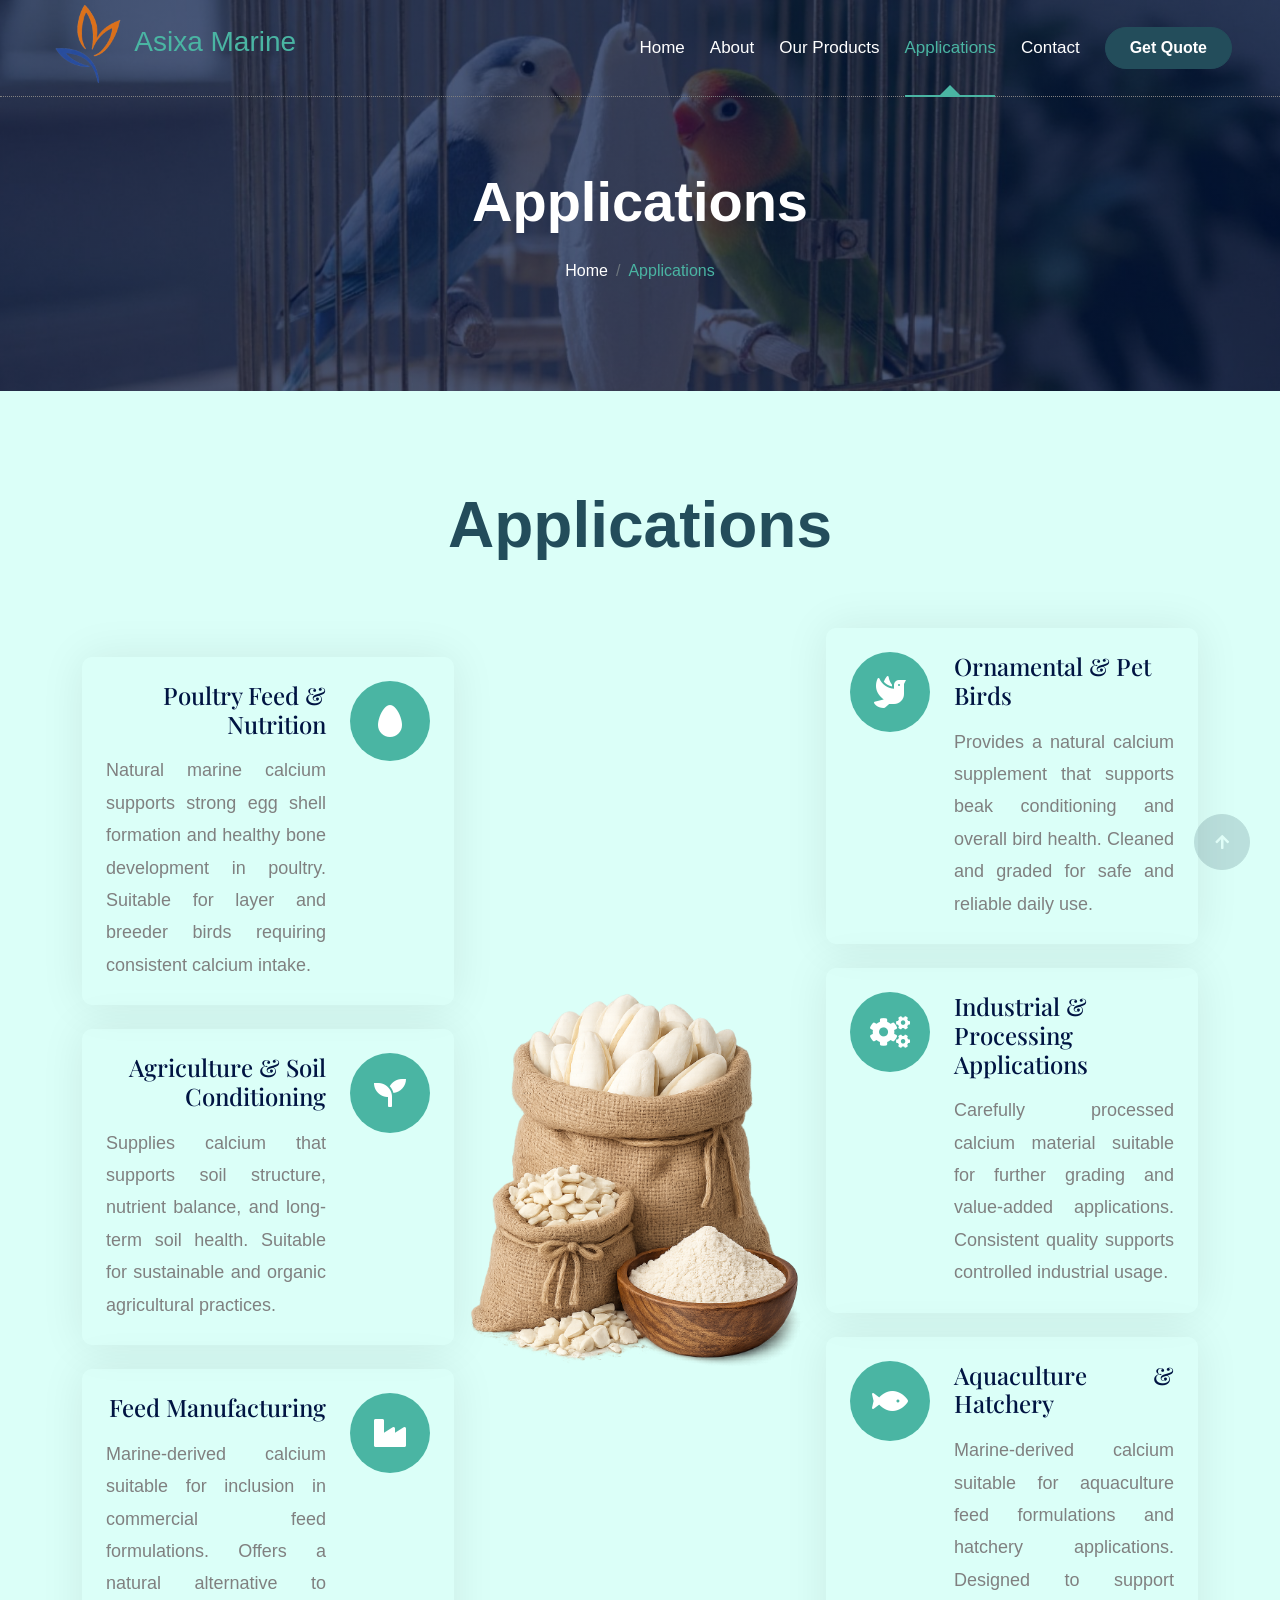
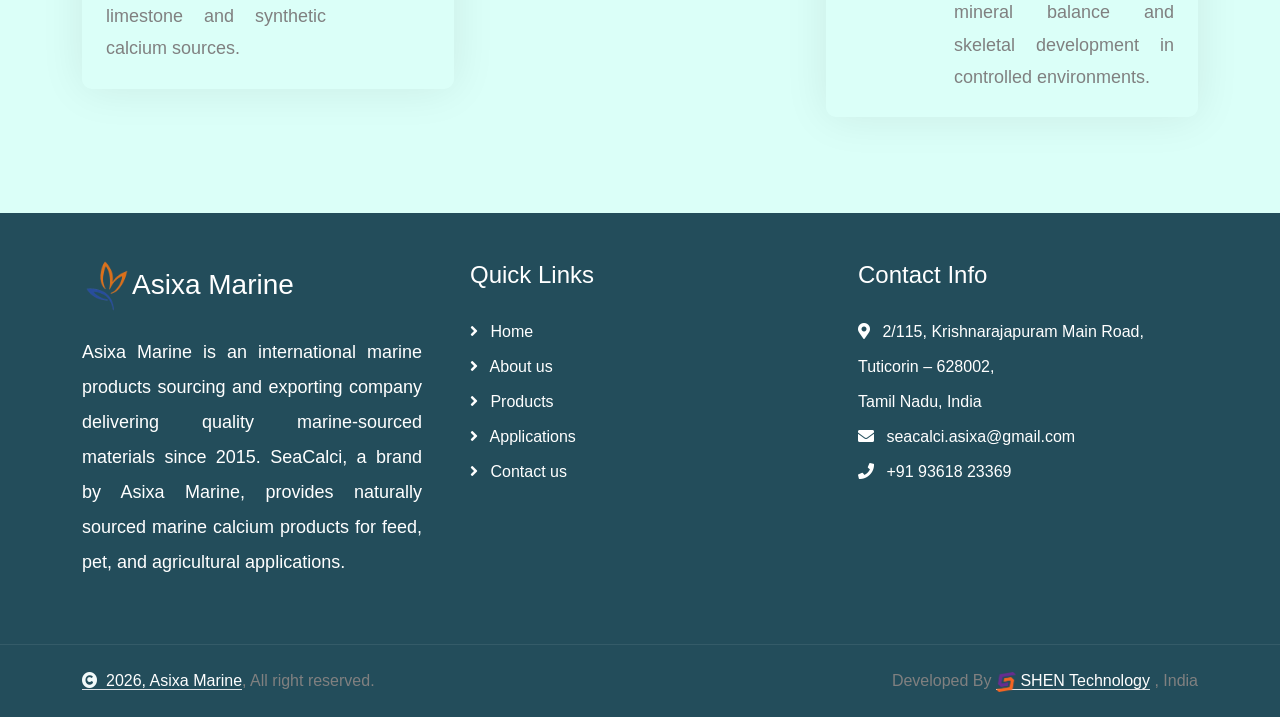
==== application.html @ 530ec01f "Add files via upload" ====
<!doctype html>
<html lang="en">

<head>
  <meta charset="utf-8" />
  <title>Asixa Marine</title>
  <meta content="width=device-width, initial-scale=1.0" name="viewport" />
  <meta content="" name="keywords" />
  <meta content="" name="description" />

  <!-- Google Web Fonts -->
  <link rel="preconnect" href="https://fonts.googleapis.com" />
  <link rel="preconnect" href="https://fonts.gstatic.com" crossorigin />
  <link
    href="https://fonts.googleapis.com/css2?family=Open+Sans:ital,wdth,wght@0,75..100,300..800;1,75..100,300..800&family=Playfair+Display:ital,wght@0,400..900;1,400..900&display=swap"
    rel="stylesheet" />

  <!-- Icon Font Stylesheet -->
  <link rel="stylesheet" href="https://use.fontawesome.com/releases/v5.15.4/css/all.css" />
  <link href="https://cdn.jsdelivr.net/npm/bootstrap-icons@1.4.1/font/bootstrap-icons.css" rel="stylesheet" />
  <link rel="icon" href="./img/AsixaMarine_favicon.png" type="image/png" />

  <!-- Libraries Stylesheet -->
  <link href="lib/animate/animate.min.css" rel="stylesheet" />
  <link href="lib/owlcarousel/assets/owl.carousel.min.css" rel="stylesheet" />

  <!-- Customized Bootstrap Stylesheet -->
  <link href="css/bootstrap.min.css" rel="stylesheet" />

  <!-- Template Stylesheet -->
  <link href="css/style.css" rel="stylesheet" />
  <style>
    .mb-0 {
      text-align: justify;
    }

    .bg-breadcrumb {
      background:
        linear-gradient(rgba(0, 20, 66, 0.7), rgba(0, 20, 66, 0.7)),
        url(./img/breadcrumb-3.jpg);
    }
  </style>
</head>

<body>
  <!-- Spinner Start -->
  <div id="spinner"
    class="show bg-white position-fixed translate-middle w-100 vh-100 top-50 start-50 d-flex align-items-center justify-content-center">
    <div class="spinner-border text-primary" style="width: 3rem; height: 3rem" role="status">
      <span class="sr-only">Loading...</span>
    </div>
  </div>
  <!-- Spinner End -->

  <!-- Navbar & Hero Start -->
  <div class="container-fluid position-relative p-0">
    <nav class="navbar navbar-expand-lg navbar-light px-4 px-lg-5 py-3 py-lg-0">
      <a href="index.html" class="navbar-brand p-0">
        <h3 class="text-primary">
          <img src="img/Asixa-logo.png" alt="Logo" />
          Asixa Marine
        </h3>
      </a>
      <button class="navbar-toggler" type="button" data-bs-toggle="collapse" data-bs-target="#navbarCollapse">
        <span class="fa fa-bars"></span>
      </button>
      <div class="collapse navbar-collapse" id="navbarCollapse">
        <div class="navbar-nav ms-auto py-0">
          <a href="index.html" class="nav-item nav-link">Home</a>
          <a href="about.html" class="nav-item nav-link">About</a>
          <a href="products.html" class="nav-item nav-link">Our Products</a>
          <a href="application.html" class="nav-item nav-link active">Applications</a>
          <a href="contact.html" class="nav-item nav-link">Contact</a>
        </div>
        <a href="contact.html" class="btn btn-primary rounded-pill d-inline-flex flex-shrink-0 py-2 px-4">Get Quote</a>
      </div>
    </nav>

    <!-- Header Start -->
    <div class="container-fluid bg-breadcrumb">
      <div class="container text-center py-5" style="max-width: 900px">
        <h4 class="text-white display-4 mb-4 wow fadeInDown" data-wow-delay="0.1s">
          Applications
        </h4>
        <ol class="breadcrumb d-flex justify-content-center mb-0 wow fadeInDown" data-wow-delay="0.3s">
          <li class="breadcrumb-item"><a href="index.html">Home</a></li>
          <li class="breadcrumb-item active text-primary">Applications</li>
        </ol>
      </div>
    </div>
    <!-- Header End -->
  </div>
  <!-- Navbar & Hero End -->

  <!-- Service Start -->
  <div class="container-fluid service bg-about overflow-hidden py-5">
    <div class="container py-5">
      <div class="text-center mx-auto pb-5 wow fadeInUp" data-wow-delay="0.2s" style="max-width: 800px">
        <h1 class="display-3 text-capitalize mb-3">Applications</h1>
      </div>
      <div class="row gx-0 gy-4 align-items-center">
        <div class="col-lg-6 col-xl-4 wow fadeInLeft" data-wow-delay="0.2s">
          <div class="service-item rounded p-4 mb-4">
            <div class="row">
              <div class="col-12">
                <div class="d-flex">
                  <div class="service-content text-end">
                    <a href="#" class="h4 d-inline-block mb-3">Poultry Feed & Nutrition</a>
                    <p class="mb-0">
                      Natural marine calcium supports strong egg shell
                      formation and healthy bone development in poultry.
                      Suitable for layer and breeder birds requiring
                      consistent calcium intake.
                    </p>
                  </div>
                  <div class="ps-4">
                    <div class="service-btn">
                      <i class="fas fa-egg text-white fa-2x"></i>
                    </div>
                  </div>
                </div>
              </div>
            </div>
          </div>
          <div class="service-item rounded p-4 mb-4">
            <div class="row">
              <div class="col-12">
                <div class="d-flex">
                  <div class="service-content text-end">
                    <a href="#" class="h4 d-inline-block mb-3">Agriculture & Soil Conditioning</a>
                    <p class="mb-0">
                      Supplies calcium that supports soil structure, nutrient
                      balance, and long-term soil health. Suitable for
                      sustainable and organic agricultural practices.
                    </p>
                  </div>
                  <div class="ps-4">
                    <div class="service-btn">
                      <i class="fas fa-seedling text-white fa-2x"></i>
                    </div>
                  </div>
                </div>
              </div>
            </div>
          </div>
          <div class="service-item rounded p-4 mb-0">
            <div class="row">
              <div class="col-12">
                <div class="d-flex">
                  <div class="service-content text-end">
                    <a href="#" class="h4 d-inline-block mb-3">Feed Manufacturing</a>
                    <p class="mb-0">
                      Marine-derived calcium suitable for inclusion in
                      commercial feed formulations. Offers a natural
                      alternative to limestone and synthetic calcium sources.
                    </p>
                  </div>
                  <div class="ps-4">
                    <div class="service-btn">
                      <i class="fas fa-industry text-white fa-2x"></i>
                    </div>
                  </div>
                </div>
              </div>
            </div>
          </div>
        </div>
        <div class="col-lg-6 col-xl-4 wow fadeInUp" data-wow-delay="0.3s">
          <div class="bg-transparent">
            <img src="img/cuttle_product.png" class="img-fluid w-100" alt="" />
          </div>
        </div>
        <div class="col-lg-6 col-xl-4 wow fadeInRight" data-wow-delay="0.2s">
          <div class="service-item rounded p-4 mb-4">
            <div class="row">
              <div class="col-12">
                <div class="d-flex">
                  <div class="pe-4">
                    <div class="service-btn">
                      <i class="fas fa-dove text-white fa-2x"></i>
                    </div>
                  </div>
                  <div class="service-content">
                    <a href="#" class="h4 d-inline-block mb-3">Ornamental & Pet Birds</a>
                    <p class="mb-0">
                      Provides a natural calcium supplement that supports beak
                      conditioning and overall bird health. Cleaned and graded
                      for safe and reliable daily use.
                    </p>
                  </div>
                </div>
              </div>
            </div>
          </div>
          <div class="service-item rounded p-4 mb-4">
            <div class="row">
              <div class="col-12">
                <div class="d-flex">
                  <div class="pe-4">
                    <div class="service-btn">
                      <i class="fas fa-cogs text-white fa-2x"></i>
                    </div>
                  </div>
                  <div class="service-content">
                    <a href="#" class="h4 d-inline-block mb-3">Industrial & Processing Applications</a>
                    <p class="mb-0">
                      Carefully processed calcium material suitable for
                      further grading and value-added applications. Consistent
                      quality supports controlled industrial usage.
                    </p>
                  </div>
                </div>
              </div>
            </div>
          </div>
          <div class="service-item rounded p-4 mb-0">
            <div class="row">
              <div class="col-12">
                <div class="d-flex">
                  <div class="pe-4">
                    <div class="service-btn">
                      <i class="fas fa-fish text-white fa-2x"></i>
                    </div>
                  </div>
                  <div class="service-content">
                    <a href="#" class="h4 d-inline-block mb-3">Aquaculture & Hatchery</a>
                    <p class="mb-0">
                      Marine-derived calcium suitable for aquaculture feed
                      formulations and hatchery applications. Designed to
                      support mineral balance and skeletal development in
                      controlled environments.
                    </p>
                  </div>
                </div>
              </div>
            </div>
          </div>
        </div>
      </div>
    </div>
  </div>
  <!-- Service End -->

  <!-- Footer Start -->
  <div class="container-fluid footer py-5 wow fadeIn" data-wow-delay="0.2s">
    <div class="container py-5">
      <div class="row g-5">
        <div class="col-md-6 col-lg-6 col-xl-4">
          <div class="footer-item d-flex flex-column">
            <div class="footer-item">
              <h3 class="text-white mb-4">
                <a href="index.html" style="text-decoration: none; color: inherit;">
                  <img src="img/Asixa-logo.png" alt="Logo" width="50" height="50" />Asixa Marine
                </a>
              </h3>
              <p class="mb-3" style="text-align: justify">
                Asixa Marine is an international marine products sourcing and
                exporting company delivering quality marine-sourced materials
                since 2015. SeaCalci, a brand by Asixa Marine, provides
                naturally sourced marine calcium products for feed, pet, and
                agricultural applications.
              </p>
            </div>
          </div>
        </div>
        <div class="col-md-6 col-lg-6 col-xl-4">
          <div class="footer-item d-flex flex-column">
            <h4 class="text-white mb-4">Quick Links</h4>
            <a href="index.html"><i class="fas fa-angle-right me-2"></i> Home</a>
            <a href="about.html"><i class="fas fa-angle-right me-2"></i> About us</a>
            <a href="products.html"><i class="fas fa-angle-right me-2"></i> Products</a>
            <a href="application.html"><i class="fas fa-angle-right me-2"></i> Applications</a>
            <a href="contact.html"><i class="fas fa-angle-right me-2"></i> Contact us</a>
          </div>
        </div>
        <div class="col-md-6 col-lg-6 col-xl-4">
          <div class="footer-item d-flex flex-column">
            <h4 class="text-white mb-4">Contact Info</h4>
            <a href="#"><i class="fa fa-map-marker-alt me-2"></i> 2/115,
              Krishnarajapuram Main Road, <br />Tuticorin – 628002,
              <br />Tamil Nadu, India</a>
            <a href="mailto:seacalci.asixa@gmail.com"><i class="fas fa-envelope me-2"></i>
              seacalci.asixa@gmail.com</a>
            <a href="tel:+91 93618 23369"><i class="fas fa-phone me-2"></i> +91 93618 23369</a>
          </div>
        </div>
      </div>
    </div>
  </div>
  <!-- Footer End -->

  <!-- Copyright Start -->
  <div class="container-fluid copyright py-4">
    <div class="container">
      <div class="row g-4 align-items-center">
        <div class="col-md-6 text-center text-md-start mb-md-0">
          <span class="text-body"><a href="#" class="border-bottom text-white"><i
                class="fas fa-copyright text-light me-2"></i>2026, Asixa
              Marine</a>, All right reserved.</span>
        </div>
        <div class="col-md-6 text-center text-md-end text-body">
          Developed By
          <a class="border-bottom text-white" href="https://shentechnology.com/"><img
              src="./img/SHEN-Technology-logo.png" width="20" height="20" />
            SHEN Technology</a>
          , India
        </div>
      </div>
    </div>
  </div>
  <!-- Copyright End -->

  <!-- Back to Top -->
  <a href="#" class="btn btn-secondary btn-lg-square rounded-circle back-to-top"><i class="fa fa-arrow-up"></i></a>

  <!-- JavaScript Libraries -->
  <script src="https://ajax.googleapis.com/ajax/libs/jquery/3.6.4/jquery.min.js"></script>
  <script src="https://cdn.jsdelivr.net/npm/bootstrap@5.0.0/dist/js/bootstrap.bundle.min.js"></script>
  <script src="lib/wow/wow.min.js"></script>
  <script src="lib/easing/easing.min.js"></script>
  <script src="lib/waypoints/waypoints.min.js"></script>
  <script src="lib/counterup/counterup.min.js"></script>
  <script src="lib/owlcarousel/owl.carousel.min.js"></script>

  <!-- Template Javascript -->
  <script src="js/main.js"></script>
</body>

</html>
---- css/style.css ----
:root {
  --bs-primary: #4ab5a3;
  --bs-secondary: #234d5b;
  --bs-dark: #234d5b;
}

body {
  font-family: "Poppins", sans-serif;
}

p {
  font-size: 18px;
  line-height: 1.8;
  text-align: justify;
  margin-bottom: 1.5rem;
}

/* Center align introductory paragraphs in section headers */
.text-center p,
.mx-auto p {
  text-align: center;
}

h1,
h2,
h3,
h4,
h5,
h6,
.display-1,
.display-2,
.display-3,
.display-4,
.display-5,
.display-6 {
  font-family: "League Spartan", sans-serif;
  color: var(--bs-secondary);
}

/*** Spinner Start ***/
/*** Spinner ***/
#spinner {
  opacity: 0;
  visibility: hidden;
  transition:
    opacity 0.5s ease-out,
    visibility 0s linear 0.5s;
  z-index: 99999;
}

#spinner.show {
  transition:
    opacity 0.5s ease-out,
    visibility 0s linear 0s;
  visibility: visible;
  opacity: 1;
}

/*** Spinner End ***/

.back-to-top {
  position: fixed;
  right: 30px;
  bottom: 30px;
  transition: 0.5s;
  z-index: 99;
}

/*** Button Start ***/
.btn {
  font-weight: 600;
  transition: 0.5s;
}

.btn-square {
  width: 32px;
  height: 32px;
}

.btn-sm-square {
  width: 34px;
  height: 34px;
}

.btn-md-square {
  width: 44px;
  height: 44px;
}

.btn-lg-square {
  width: 56px;
  height: 56px;
}

.btn-xl-square {
  width: 66px;
  height: 66px;
}

.btn-square,
.btn-sm-square,
.btn-md-square,
.btn-lg-square,
.btn-xl-square {
  padding: 0;
  display: flex;
  align-items: center;
  justify-content: center;
  font-weight: normal;
}

.btn.btn-primary {
  color: var(--bs-white);
  background: var(--bs-secondary);
  border: 1px solid var(--bs-secondary);
  border-radius: 0;
}

.btn.btn-primary:hover {
  background: var(--bs-primary);
  border: 1px solid var(--bs-primary);
}

.btn.btn-secondary {
  color: var(--bs-white);
  background: var(--bs-secondary);
  border: 1px solid var(--bs-secondary);
  border-radius: 0;
}

.btn.btn-secondary:hover {
  background: var(--bs-primary);
  border: 1px solid var(--bs-primary);
}

/*** Topbar Start ***/

/*** Navbar ***/
.navbar-light .navbar-nav .nav-link {
  position: relative;
  margin-right: 25px;
  padding: 35px 0;
  color: var(--bs-white);
  font-size: 17px;
  font-weight: 400;
  outline: none;
  transition: 0.5s;
}

.sticky-top.navbar-light .navbar-nav .nav-link {
  padding: 20px 0;
  color: var(--bs-dark);
}

.navbar-light .navbar-nav .nav-link:hover,
.navbar-light .navbar-nav .nav-link.active {
  color: var(--bs-primary);
}

/* Active Menu - Normal Style (Neon Effect Removed) */
.navbar-light .navbar-nav .nav-link.active {
  color: var(--bs-primary);
}

/* Also apply to sticky navbar */
.sticky-top.navbar-light .navbar-nav .nav-link.active {
  color: var(--bs-primary);
}

.navbar-light .navbar-brand img {
  max-height: 80px;
  transition: 0.5s;
}

.sticky-top.navbar-light .navbar-brand img {
  max-height: 45px;
}

.navbar .dropdown-toggle::after {
  border: none;
  content: "\f107";
  font-family: "Font Awesome 5 Free";
  font-weight: 600;
  vertical-align: middle;
  margin-left: 8px;
}

.dropdown .dropdown-menu a:hover {
  background: var(--bs-primary);
  color: var(--bs-white);
}

.navbar .nav-item:hover .dropdown-menu {
  transform: rotateX(0deg);
  visibility: visible;
  background: var(--bs-light);
  transition: 0.5s;
  opacity: 1;
}

@media (max-width: 991.98px) {
  .sticky-top.navbar-light {
    position: relative;
    background: var(--bs-white);
  }

  .navbar.navbar-expand-lg .navbar-toggler {
    padding: 10px 20px;
    border: 1px solid var(--bs-primary);
    color: var(--bs-primary);
  }

  .navbar-light .navbar-collapse {
    margin-top: 15px;
    border-top: 1px solid rgba(0, 0, 0, 0.08);
  }

  .navbar-light .navbar-nav .nav-link,
  .sticky-top.navbar-light .navbar-nav .nav-link {
    padding: 10px 0;
    margin-left: 0;
    color: var(--bs-dark);
  }

  .navbar-light .navbar-brand img {
    max-height: 45px;
  }
}

@media (min-width: 992px) {
  .navbar .nav-item .dropdown-menu {
    display: block;
    visibility: hidden;
    top: 100%;
    transform: rotateX(-75deg);
    transform-origin: 0% 0%;
    border: 0;
    border-radius: 10px;
    transition: 0.5s;
    opacity: 0;
  }

  .navbar-light {
    position: absolute;
    width: 100%;
    top: 0;
    left: 0;
    border-top: 0;
    border-right: 0;
    border-bottom: 1px solid;
    border-left: 0;
    border-style: dotted;
    z-index: 999;
  }

  .sticky-top.navbar-light {
    position: fixed;
    background: var(--bs-light);
    border: none;
  }

  .navbar-light .navbar-nav .nav-item::before {
    position: absolute;
    content: "";
    width: 0;
    height: 2px;
    bottom: -1px;
    left: 50%;
    background: var(--bs-primary);
    transition: 0.5s;
  }

  .sticky-top.navbar-light .navbar-nav .nav-item::before {
    bottom: 0;
  }

  .navbar-light .navbar-nav .nav-item::after {
    content: "";
    position: absolute;
    bottom: 1px;
    left: 50%;
    transform: translateX(-50%);
    border: 10px solid;
    border-color: transparent transparent var(--bs-primary) transparent;
    opacity: 0;
    transition: 0.5s;
  }

  .navbar-light .navbar-nav .nav-item:hover::after,
  .navbar-light .navbar-nav .nav-item.active::after {
    bottom: 1px;
    opacity: 1;
  }

  .navbar-light .navbar-nav .nav-item:hover::before,
  .navbar-light .navbar-nav .nav-item.active::before {
    width: calc(100% - 2px);
    left: 1px;
  }

  .navbar-light .navbar-nav .nav-link.nav-contact::before {
    display: none;
  }
}

/*** Carousel Hero Header Start ***/
.carousel-header {
  position: relative;
  overflow: hidden;
}

.carousel-indicators {
  display: none;
}

.carousel .carousel-control-prev,
.carousel .carousel-control-next {
  width: 40px;
  height: 40px;
  top: 50%;
  transform: translateY(-50%);
  opacity: 0.7;
  z-index: 2;
  transition: opacity 0.3s ease;
}

.carousel .carousel-control-prev:hover,
.carousel .carousel-control-next:hover {
  opacity: 1;
}

.carousel-control-prev {
  left: 15px;
  right: auto;
}

.carousel-control-next {
  right: 15px;
}

.carousel .carousel-control-prev .carousel-control-prev-icon,
.carousel .carousel-control-next .carousel-control-next-icon {
  width: 40px;
  height: 40px;
  background: rgba(255, 255, 255, 0.25);
  border: none;
  border-radius: 50%;
  display: flex;
  align-items: center;
  justify-content: center;
  transition: 0.5s;
}

/* Responsive sizing for smaller screens */
@media (max-width: 768px) {

  .carousel .carousel-control-prev,
  .carousel .carousel-control-next {
    width: 30px;
    height: 30px;
    opacity: 0.6;
  }

  .carousel .carousel-control-prev .carousel-control-prev-icon,
  .carousel .carousel-control-next .carousel-control-next-icon {
    width: 30px;
    height: 30px;
  }

  .carousel-control-prev {
    left: 10px;
  }

  .carousel-control-next {
    right: 10px;
  }
}

.carousel .carousel-control-prev .carousel-control-prev-icon {
  border-radius: 50%;
}

.carousel .carousel-control-next .carousel-control-next-icon {
  border-radius: 50%;
}

.carousel .carousel-control-prev .carousel-control-prev-icon:hover,
.carousel .carousel-control-next .carousel-control-next-icon:hover {
  background: var(--bs-secondary);
}

.carousel .carousel-inner .carousel-item {
  position: relative;
}

.carousel .carousel-inner .carousel-item .carousel-caption {
  position: absolute;
  width: 100%;
  height: 100%;
  top: 0;
  left: 0;
  padding-top: 100px;
  display: flex;
  align-items: center;
  justify-content: center;
  /* Center align */
  /* background: linear-gradient(rgba(0, 0, 0, 0.4), rgba(0, 0, 0, 0.4)); */
  background-size: cover;
}

.carousel-caption-content {
  text-align: center;
  padding: 0 20px;
  /* Center padding */
}

.carousel-caption-content .carousel-caption-content-btn {
  display: flex;
  justify-content: center;
}

@media (max-width: 992px) {
  .carousel .carousel-inner .carousel-item {
    height: 500px;
    margin-top: -100px;
  }

  .carousel .carousel-inner .carousel-item img {
    height: 500px;
    object-fit: cover;
  }

  .carousel .carousel-inner .carousel-item .carousel-caption {
    max-width: 100% !important;
    justify-content: center;
    padding-top: 60px;
  }

  .carousel-caption-content {
    padding: 0 20px !important;
    text-align: center !important;
  }

  .carousel-caption-content h4 {
    font-size: 1rem !important;
    letter-spacing: 2px !important;
    margin-bottom: 1rem !important;
  }

  .carousel-caption-content h1 {
    font-size: 2.5rem !important;
    margin-bottom: 1rem !important;
  }

  .carousel-caption-content p {
    font-size: 1rem !important;
    margin-bottom: 1.5rem !important;
  }

  .carousel-caption-content .btn {
    padding: 0.75rem 2rem !important;
    font-size: 0.9rem !important;
  }

  .carousel-caption-content .carousel-caption-content-btn {
    justify-content: center;
  }

  .carousel-control-prev,
  .carousel-control-next {
    display: flex !important;
  }
}

/* Mobile landscape and smaller tablets */
@media (max-width: 768px) {
  .carousel .carousel-inner .carousel-item {
    height: 500px;
  }

  .carousel .carousel-inner .carousel-item img {
    height: 500px;
  }

  .carousel .carousel-inner .carousel-item .carousel-caption {
    padding-top: 80px;
  }

  .carousel-caption-content {
    padding: 0 15px !important;
  }

  .carousel-caption-content h4 {
    font-size: 0.95rem !important;
    letter-spacing: 1.5px !important;
    margin-bottom: 0.75rem !important;
  }

  .carousel-caption-content h1 {
    font-size: 2rem !important;
    margin-bottom: 0.75rem !important;
    line-height: 1.2 !important;
  }

  .carousel-caption-content p {
    font-size: 0.95rem !important;
    margin-bottom: 1rem !important;
    line-height: 1.4 !important;
  }

  .carousel-caption-content .btn {
    padding: 0.65rem 1.75rem !important;
    font-size: 0.9rem !important;
  }
}

/* Mobile portrait */
@media (max-width: 576px) {
  .carousel .carousel-inner .carousel-item {
    height: 450px;
  }

  .carousel .carousel-inner .carousel-item img {
    height: 450px;
  }

  .carousel .carousel-inner .carousel-item .carousel-caption {
    padding-top: 70px;
  }

  .carousel-caption-content {
    padding: 0 40px !important;
    max-width: 100% !important;
  }

  .carousel-caption-content h4 {
    font-size: 0.9rem !important;
    letter-spacing: 1px !important;
    margin-bottom: 0.5rem !important;
  }

  .carousel-caption-content h1 {
    font-size: 1.85rem !important;
    margin-bottom: 0.5rem !important;
    line-height: 1.2 !important;
  }

  .carousel-caption-content p {
    font-size: 0.9rem !important;
    margin-bottom: 0.75rem !important;
    line-height: 1.3 !important;
  }

  .carousel-caption-content .btn {
    padding: 0.6rem 1.5rem !important;
    font-size: 0.85rem !important;
  }
}

.modal .modal-header {
  height: 100px;
}

#searchModal .modal-content {
  background: rgba(255, 255, 255, 0.6);
}

/* Custom Fade In Up Animation for Carousel */
@keyframes fadeInUpCustom {
  from {
    opacity: 0;
    transform: translateY(30px);
  }

  to {
    opacity: 1;
    transform: translateY(0);
  }
}

.carousel-caption h4 {
  animation: fadeInUpCustom 0.8s ease-out forwards;
  animation-delay: 0.3s;
  opacity: 0;
}

.carousel-caption h1 {
  animation: fadeInUpCustom 1s ease-out forwards;
  animation-delay: 0.6s;
  opacity: 0;
  text-shadow: 2px 2px 8px rgba(0, 0, 0, 0.3);
}

.carousel-caption p {
  animation: fadeInUpCustom 1s ease-out forwards;
  animation-delay: 1s;
  opacity: 0;
  text-align: center !important;
  margin-bottom: 1.5rem;
}

/* Reset animation when carousel item becomes active */
.carousel-item.active .carousel-caption h4,
.carousel-item.active .carousel-caption h1,
.carousel-item.active .carousel-caption p {
  animation: fadeInUpCustom 0.8s ease-out forwards;
}

.carousel-item.active .carousel-caption h4 {
  animation-delay: 0.3s;
}

.carousel-item.active .carousel-caption h1 {
  animation-delay: 0.6s;
}

.carousel-item.active .carousel-caption p {
  animation-delay: 1s;
}

/*** Carousel Hero Header End ***/

/*** Single Page Hero Header Start ***/
.bg-breadcrumb {
  position: relative;
  overflow: hidden;
  background:
    linear-gradient(rgba(0, 20, 66, 0.7), rgba(0, 20, 66, 0.7)),
    url(../img/breadcrumb.jpg);
  background-position: center center !important;
  background-repeat: no-repeat !important;
  background-size: cover !important;
  padding: 120px 0 60px 0;
  transition: 0.5s;
}

.bg-breadcrumb .breadcrumb {
  position: relative;
}

.bg-breadcrumb .breadcrumb .breadcrumb-item a {
  color: var(--bs-white);
}

@media (max-width: 992px) {
  .bg-breadcrumb {
    padding: 60px 0 60px 0;
  }
}

/*** Single Page Hero Header End ***/

/* Asixa image animation start*/
.asixa-img {
  animation: floatImg 4s ease-in-out infinite;
}

@keyframes floatImg {
  0% {
    transform: translateY(0);
  }

  50% {
    transform: translateY(-15px);
  }

  100% {
    transform: translateY(0);
  }
}

/* Asixa image animation */

/*** Features Start ***/
.feature .feature-item {
  display: flex;
  flex-direction: column;
  align-items: center;
  text-align: center;
  background: var(--bs-white);
  border-radius: 10px;
  transition: 0.5s;
}

.feature .feature-item:hover {
  box-shadow: 0 0 45px rgba(0, 0, 0, 0.08);
}

.feature .feature-item .feature-icon {
  width: 100px;
  height: 100px;
  border-radius: 50px;
  display: flex;
  align-items: center;
  justify-content: center;
  background: var(--bs-primary);
}

.feature .feature-item .feature-icon i {
  transition: 0.5s;
}

.feature .feature-item:hover .feature-icon i {
  transform: rotate(360deg);
}

.feature .feature-item p {
  text-align: left;
  margin-bottom: 1rem;
  line-height: 1.6;
}

.feature .feature-item a.btn {
  transition: 0.5s;
}

.feature .feature-item:hover a.btn:hover {
  color: var(--bs-primary) !important;
}

/*** Features End ***/

/*** About Start ***/
.about .about-img {
  position: relative;
  padding-bottom: 30px;
  margin-top: 30px;
  margin-left: 30px;
  background-color: #234d5b20;
}

.about .about-img::before {
  content: "";
  position: absolute;
  width: 100%;
  height: 10px;
  top: -30px;
  right: 0;
  border-radius: 10px;
  background: var(--bs-secondary);
}

.about .about-img::after {
  content: "";
  position: absolute;
  width: 10px;
  height: 100%;
  left: -30px;
  bottom: 30px;
  border-radius: 10px;
  background: var(--bs-secondary);
}

.about .about-img .about-exp {
  position: absolute;
  top: 0;
  left: 0;
  padding: 25px;
  font-size: 30px;
  font-weight: bold;
  background: var(--bs-secondary);
  color: var(--bs-white);
  border: 1px solid var(--bs-secondary);
  margin-top: -30px;
  margin-left: -30px;
  border-radius: 10px;
}

/*** About End ***/

/*** Service Start ***/
.service-item {
  position: relative;
  box-shadow: 0 0 45px rgba(0, 0, 0, 0.08);
}

.service-item::after {
  content: "";
  position: absolute;
  width: 0;
  height: 0;
  left: 0;
  bottom: 0;
  border-radius: 10px;
  background: var(--bs-primary);
  transition: 0.5s;
  z-index: 1;
}

.service-item:hover::after {
  width: 100%;
  height: 100%;
}

.service-item:hover .service-content,
.service-item:hover .service-btn {
  position: relative;
  z-index: 2;
}

.service-item .service-content a,
.service-item .service-content p {
  transition: 0.5s;
}

.service-item:hover .service-content a:hover {
  color: var(--bs-secondary);
}

.service-item:hover .service-content p {
  color: var(--bs-white);
}

.service-item .service-btn {
  width: 80px;
  height: 80px;
  border-radius: 50px;
  display: flex;
  align-items: center;
  justify-content: center;
  background: var(--bs-primary);
  transition: 0.5s;
}

.service-item .service-btn i {
  transition: 0.5s;
}

.service-item:hover .service-btn {
  background: var(--bs-white);
}

.service-item:hover .service-btn i {
  transform: rotate(360deg);
  color: var(--bs-primary) !important;
}

/*** Service End ***/

/*** Counter Start ***/
.counter {
  position: relative;
  overflow: hidden;
  background:
    linear-gradient(rgb(35, 77, 91, 0.8), rgba(35, 77, 91, 0.9)),
    url(../img/coral-bg.jpg);
  background-position: center center;
  background-repeat: no-repeat;
  background-size: cover;
  background-attachment: fixed;
}

.counter .counter-item {
  display: flex;
  flex-direction: column;
  justify-content: center;
  text-align: center;
}

.counter .counter-item .counter-item-icon {
  width: 100px;
  height: 100px;
  border-radius: 50px;
  background: var(--bs-primary);
  display: inline-flex;
  align-items: center;
  justify-content: center;
}

/*** Counter End ***/

/*** Products Start ***/
.product .product-item {
  background: #ffffff;
  border: 1px solid rgba(196, 211, 211, 0.9);
  border-radius: 10px;
  box-shadow: 0 4px 15px rgba(0, 0, 0, 0.1);
  transition:
    transform 0.3s ease,
    box-shadow 0.3s ease;
}

.product .product-item:hover {
  transform: translateY(-10px) scale(1.02);
  box-shadow: 0 8px 25px rgba(0, 0, 0, 0.15);
}

/*** Products End ***/

/*** Blog Start ***/
.blog .blog-item {
  border-radius: 10px;
  background: var(--bs-light);
  transition: 0.5s;
}

.blog .blog-item:hover {
  box-shadow: 0 0 45px rgba(0, 0, 0, 0.2);
}

.blog .blog-item .blog-img {
  position: relative;
  overflow: hidden;
  border-top-left-radius: 10px;
  border-top-right-radius: 10px;
}

.blog .blog-item .blog-img::after {
  content: "";
  position: absolute;
  width: 100%;
  height: 100%;
  top: 0;
  left: 0;
  border-top-left-radius: 10px;
  border-top-right-radius: 10px;
  transition: 0.5s;
  z-index: 1;
}

.blog .blog-item .blog-img img {
  transition: 0.5s;
}

.blog .blog-item:hover .blog-img img {
  transform: scale(1.2);
}

.blog .blog-item:hover .blog-img::after {
  background: rgba(0, 209, 249, 0.2);
}

.blog .blog-item .blog-date {
  position: absolute;
  top: 25px;
  left: 25px;
  border-radius: 10px;
  background: var(--bs-primary);
  color: var(--bs-white);
  z-index: 2;
}

.blog .blog-item .blog-content a {
  transition: 0.5s;
}

.blog .blog-item:hover .blog-content a:hover {
  color: var(--bs-primary) !important;
}

/*** Blog End ***/

/*** Team Start ***/
.team .team-item {
  position: relative;
  overflow: hidden;
  background: var(--bs-white);
  border: 1px solid var(--bs-secondary);
  border-radius: 10px;
}

.team .team-item .team-inner {
  transition: 0.5s;
}

.team .team-item:hover .team-inner {
  box-shadow: 0 0 45px rgba(0, 0, 0, 0.2);
}

.team .team-item .team-inner .team-img {
  position: relative;
  z-index: 2;
}

.team .team-item .team-inner .team-img::after {
  content: "";
  width: 100%;
  height: 0;
  position: absolute;
  top: 0;
  left: 0;
  border-top-left-radius: 10px;
  border-top-right-radius: 10px;
  background: rgba(0, 209, 249, 0.2);
  transition: 0.5s;
  z-index: 3;
}

.team .team-item:hover .team-inner .team-img::after {
  height: 100%;
}

.team .team-item .team-inner .team-img .team-share {
  position: absolute;
  left: 10px;
  bottom: 10px;
  transition: 0.5s;
  z-index: 2;
}

.team .team-item:hover .team-inner .team-img .team-share {
  opacity: 0;
}

.team .team-item .team-inner .team-img .team-icon {
  position: absolute;
  bottom: 0;
  left: -100%;
  border-bottom-left-radius: 0 !important;
  border-top-left-radius: 0 !important;
  display: inline-flex;
  background: var(--bs-primary);
  transition: 0.5s;
  z-index: 4;
}

.team .team-item:hover .team-inner .team-img .team-icon {
  left: -25px;
}

/*** Team End ***/

/*** testimonial Start ***/
.testimonial .owl-nav .owl-prev {
  position: absolute;
  top: -58px;
  right: 0;
  background: var(--bs-primary);
  color: var(--bs-white);
  padding: 5px 30px;
  border-radius: 30px;
  transition: 0.5s;
}

.testimonial .owl-nav .owl-prev:hover {
  background: var(--bs-secondary);
  color: var(--bs-white);
}

.testimonial .owl-nav .owl-next {
  position: absolute;
  top: -58px;
  right: 88px;
  background: var(--bs-primary);
  color: var(--bs-white);
  padding: 5px 30px;
  border-radius: 30px;
  transition: 0.5s;
}

.testimonial .owl-nav .owl-next:hover {
  background: var(--bs-secondary);
  color: var(--bs-white);
}

.testimonial-carousel .owl-dots {
  display: flex;
  justify-content: center;
  margin-left: 20px;
  margin-top: 20px;
}

.testimonial-carousel .owl-dots .owl-dot {
  width: 20px;
  height: 20px;
  border-radius: 20px;
  margin-right: 15px;
  border: 1px solid var(--bs-secondary);
  background: var(--bs-primary);
  transition: 0.5s;
}

.testimonial-carousel .owl-dots .owl-dot.active {
  width: 20px;
  height: 20px;
  border-radius: 20px;
  border: 1px solid var(--bs-primary);
  background: var(--bs-secondary) !important;
  transition: 0.5s;
}

.testimonial-carousel .owl-dots .owl-dot span {
  position: relative;
  margin-top: 50%;
  margin-left: 50%;
  transform: translate(-50%, -50%);
  display: flex;
  align-items: center;
  justify-content: center;
  text-align: center;
}

.testimonial-carousel .owl-dots .owl-dot span::after {
  content: "";
  width: 8px;
  height: 8px;
  border-radius: 8px;
  position: absolute;
  top: 50%;
  left: 0;
  transform: translateY(-50%);
  display: flex;
  align-items: center;
  justify-content: center;
  text-align: center;
  background: var(--bs-white);
}

@media (max-width: 992px) {
  .owl-carousel.testimonial-carousel {
    padding-top: 30px;
  }

  .testimonial .owl-nav .owl-prev,
  .testimonial .owl-nav .owl-next {
    top: -30px;
  }
}

/*** testimonial End ***/

/*** Footer Start ***/
.footer {
  background: var(--bs-secondary);
  color: white;
  padding-bottom: 0 !important;
  padding-top: 0 !important;
}

.footer .footer-item a {
  line-height: 35px;
  color: white;
  transition: 0.5s;
}

.footer .footer-item p {
  line-height: 35px;
}

.footer .footer-item a:hover {
  letter-spacing: 1px;
  color: var(--bs-primary);
}

.footer .footer-item .footer-btn a,
.footer .footer-item .footer-btn a i {
  transition: 0.5s;
}

.footer .footer-item .footer-btn a:hover {
  background: var(--bs-white);
}

.footer .footer-item .footer-btn a:hover i {
  color: var(--bs-primary) !important;
}

/*** Footer End ***/

/*** copyright Start ***/
.copyright {
  border-top: 1px solid rgba(255, 255, 255, 0.08);
  background: var(--bs-dark);
}

/*** copyright end ***/

/* timeline start */
.process-section {
  padding: 150px 5% 200px;
  text-align: center;
}

.section-title {
  font-size: 36px;
  color: var(--bs-primary);
}

.section-subtitle {
  margin: 10px 0 50px;
  color: #555;
}

.process-wrapper {
  display: flex;
  justify-content: center;
  align-items: flex-start;
  gap: 0px;
  flex-wrap: wrap;
}

.process-step {
  display: flex;
  align-items: center;
  position: relative;
}

/* CARD */
.process-card {
  position: relative;
  background: #fff;
  width: 320px;
  padding: 30px 20px;
  border-radius: 16px;
  box-shadow: 0 10px 20px rgba(74, 181, 163, 0.2);
  transition:
    transform 0.5s ease,
    box-shadow 0.5s ease;
  will-change: transform;
  z-index: 2;

  /* hidden initially */
  opacity: 0;
  transform: translateY(40px);
}

/* ACTIVE CARD */
.process-step.card-active .process-card {
  opacity: 1;
  transform: translateY(0);
}

/* HOVER */
.process-card:hover {
  transform: scale(1.25x) translateY(-10px);
  box-shadow: 0 15px 30px rgba(74, 181, 163, 0.35);
  z-index: 5;
}

.process-icon {
  width: 70px;
  height: 70px;
  margin: 0 auto 18px;
  border-radius: 50%;
  background: #f2f9f9;
  display: flex;
  align-items: center;
  justify-content: center;
}

.process-icon i {
  font-size: 30px;
  color: var(--bs-primary);
  transition: transform 0.6s ease;
}

/* subtle hover pop */
.process-card:hover .process-icon i {
  transform: rotate(360deg);
}

/* CONNECTOR LINE */
.process-line {
  width: 120px;
  height: 4px;
  margin: 0 -1px;
  background: var(--bs-primary);
  /* border-radius:10px; */
  transform: scaleX(0);
  transform-origin: left;
  transition: transform 0.6s ease;
}

/* ACTIVE LINE */
.process-step.line-active .process-line {
  transform: scaleX(1);
}

/* MOBILE */
@media (max-width: 991px) {
  .process-wrapper {
    flex-direction: column;
    align-items: center;
  }

  .process-step {
    flex-direction: column;
    position: relative;
  }

  .process-line {
    width: 4px;
    height: 120px;
    margin: -1px 0px;
    transform: scaleY(0);
    transform-origin: top;
    transition: transform 0.7s ease-in-out;
  }

  .process-step.line-active .process-line {
    transform: scaleY(1);
  }
}

/* timeline end */

/* WHY SEACALCI */
.why-seacalci {
  padding-bottom: 100px !important;
  /* background-color: #00dec030 !important
    margin-bottom: 100px; */
}

.why-card {
  background: #ffffff;
  border-radius: 18px;
  padding: 35px 25px;
  height: 100%;
  text-align: center;
  position: relative;
  overflow: hidden;
  box-shadow: 0 5px 10px rgba(0, 0, 0, 0.08);
  transition: all 0.4s ease;
}

.why-card::after {
  content: "";
  position: absolute;
  bottom: 0;
  left: 0;
  width: 100%;
  height: 4px;
  background: var(--bs-primary);
}

.why-card:hover {
  transform: translateY(-15px);
  box-shadow: 0 12px 35px rgba(0, 0, 0, 0.18);
  background: var(--bs-light);
}

.why-icon {
  width: 70px;
  height: 70px;
  margin: 0 auto 20px;
  background: var(--bs-primary);
  border-radius: 50%;
  display: flex;
  align-items: center;
  justify-content: center;
  transition: transform 0.6s ease;
}

.why-card:hover .why-icon {
  transform: scale(1.08) rotate(360deg);
}

.why-icon i {
  font-size: 28px;
  color: #ffffff;
}

.why-card h5 {
  font-weight: 600;
  margin-bottom: 12px;
  color: var(--bs-primary);
}

.why-card p {
  font-size: 15px;
  color: #555;
  line-height: 1.6;
}

h1,
h2,
h3,
h4,
h5,
h6 {
  color: var(--bs-secondary) !important;
}

.text-primary {
  color: var(--bs-primary) !important;
}

.application-item {
  position: relative;
  overflow: hidden;
  border-radius: 10px;
  box-shadow: 0 0 45px rgba(0, 0, 0, 0.08);
  margin-bottom: 20px;
  background: #ffffff;
  transition: background 0.5s ease;
}

.application-item:hover {
  background: var(--bs-primary);
}

.application-item img {
  width: 100%;
  transition: 0.5s;
}

.application-item:hover img {
  transform: scale(1.1);
}

.application-item .application-content {
  position: absolute;
  bottom: 0;
  left: 0;
  width: 100%;
  background: rgba(255, 255, 255, 0.95);
  text-align: center;
  padding: 20px;
  transition: 0.5s;
  z-index: 2;
}

.application-item:hover .application-content {
  background: var(--bs-primary);
  bottom: 20px;
  left: 20px;
  right: 20px;
  width: auto;
  border-radius: 10px;
  margin: 0 20px 20px 20px;
  /* fallback layout if absolute positioning needs adjustment, but utilizing the image margin logic */
  width: calc(100% - 40px);
  margin: 0;
  bottom: 20px;
  left: 20px;
}

.application-item .application-content h5 {
  color: var(--bs-secondary) !important;
  /* Force dark blue text initially */
  margin: 0;
  transition: 0.5s;
}

.application-item:hover .application-content h5 {
  color: var(--bs-white) !important;
}

/* Application Carousel Navigation Arrows */
.application-carousel .owl-nav {
  position: relative;
  margin-top: 20px;
}

.application-carousel .owl-nav .owl-prev,
.application-carousel .owl-nav .owl-next {
  position: absolute;
  top: 50%;
  transform: translateY(-50%);
  width: 50px;
  height: 50px;
  background: var(--bs-secondary) !important;
  color: var(--bs-white) !important;
  border-radius: 50%;
  display: flex;
  align-items: center;
  justify-content: center;
  font-size: 24px;
  transition: all 0.3s ease;
  z-index: 10;
  margin-top: -150px;
}

.application-carousel .owl-nav .owl-prev {
  left: -25px;
}

.application-carousel .owl-nav .owl-next {
  right: -25px;
}

.application-carousel .owl-nav .owl-prev:hover,
.application-carousel .owl-nav .owl-next:hover {
  background: var(--bs-primary) !important;
  transform: translateY(-50%) scale(1.1);
}

/* Responsive adjustments for application carousel arrows */
@media (max-width: 768px) {

  .application-carousel .owl-nav .owl-prev,
  .application-carousel .owl-nav .owl-next {
    width: 40px;
    height: 40px;
    font-size: 20px;
  }

  .application-carousel .owl-nav .owl-prev {
    left: -15px;
  }

  .application-carousel .owl-nav .owl-next {
    right: -15px;
  }
}

/*** Application End ***/

.text-secondary {
  color: var(--bs-primary) !important;
}

.bg-medium {
  background-color: #00dec040 !important;
}

.bg-about {
  background-color: #93ffe955 !important;
}

.bg-med {
  background-color: #00e0ca40;
}
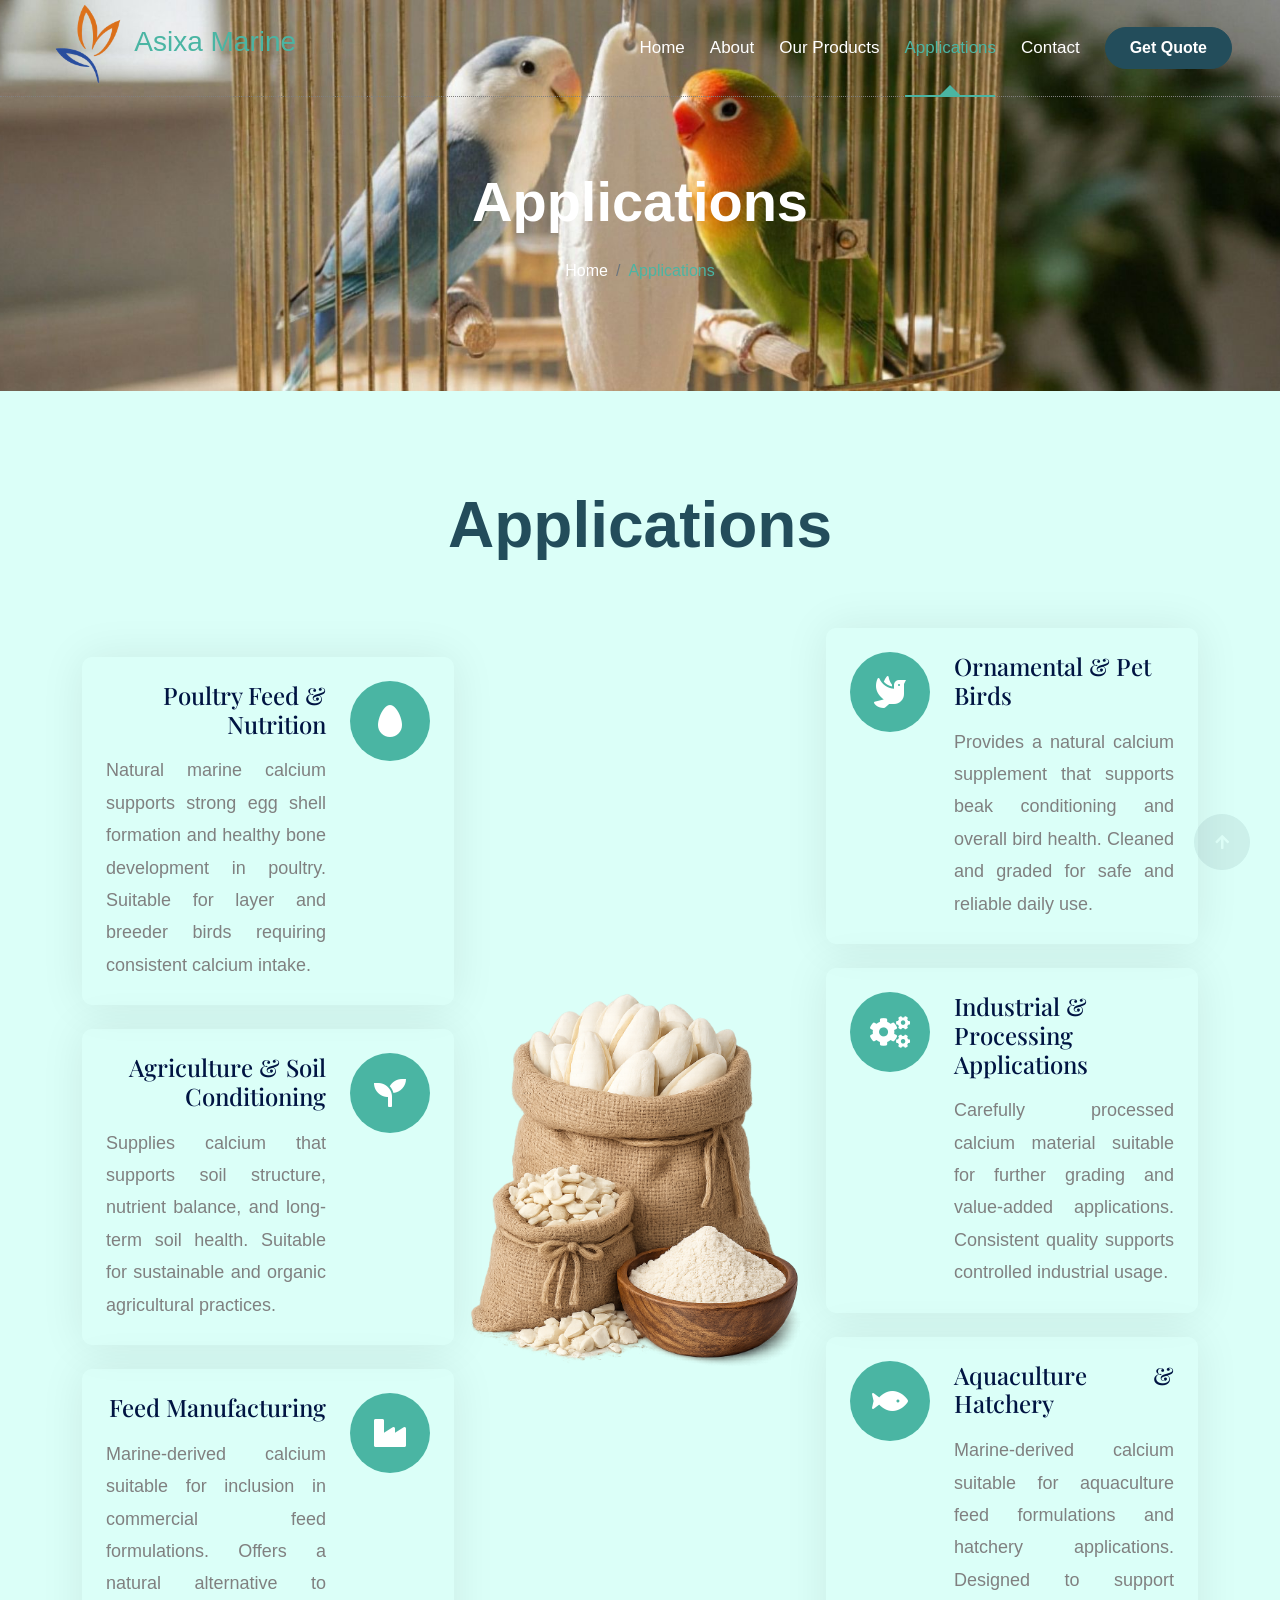
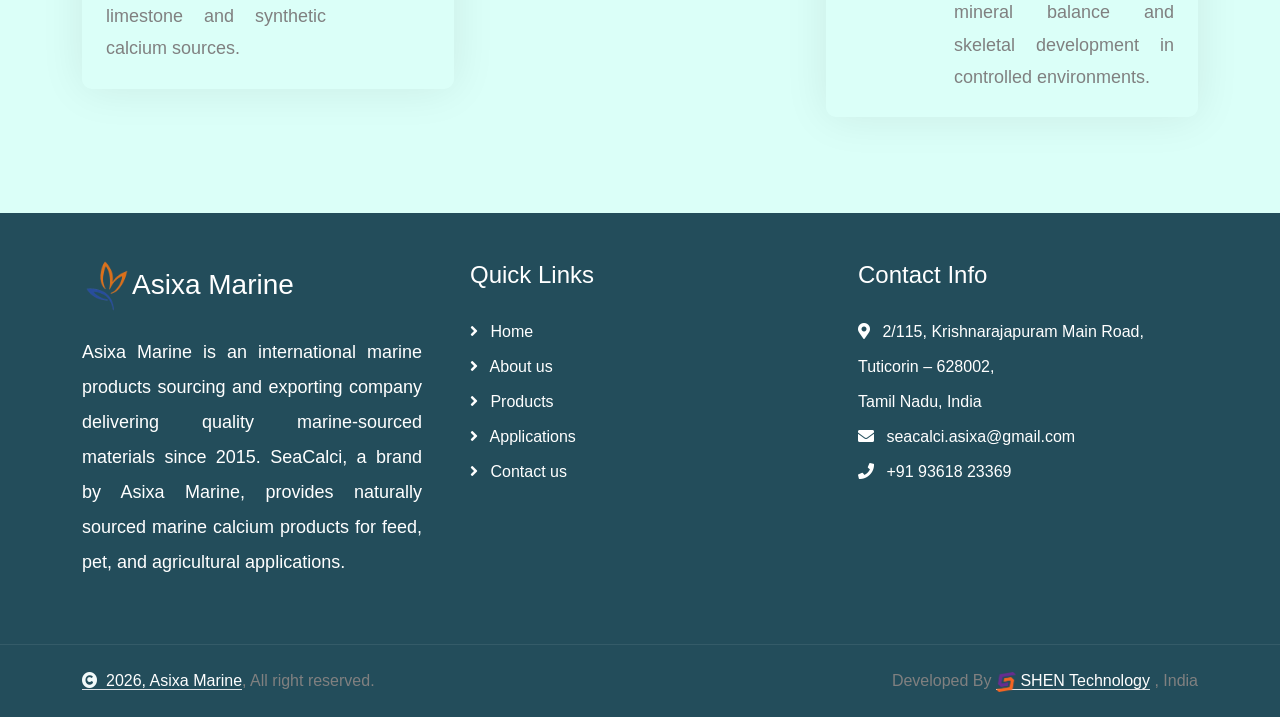
==== commit a096513f: "Update application.html - breadcrumb background" ====
--- a/application.html
+++ b/application.html
@@ -36,7 +36,7 @@
 
     .bg-breadcrumb {
       background:
-        linear-gradient(rgba(0, 20, 66, 0.7), rgba(0, 20, 66, 0.7)),
+        /* linear-gradient(rgba(0, 20, 66, 0.7), rgba(0, 20, 66, 0.7)), */
         url(./img/breadcrumb-3.jpg);
     }
   </style>
@@ -326,4 +326,4 @@
   <script src="js/main.js"></script>
 </body>
 
-</html>+</html>
--- a/css/style.css
+++ b/css/style.css
@@ -625,8 +625,8 @@
   position: relative;
   overflow: hidden;
   background:
-    linear-gradient(rgba(0, 20, 66, 0.7), rgba(0, 20, 66, 0.7)),
-    url(../img/breadcrumb.jpg);
+    /* linear-gradient(rgba(0, 20, 66, 0.7), rgba(0, 20, 66, 0.7)), */
+    url(../img/breadcrumb-1.jpg);
   background-position: center center !important;
   background-repeat: no-repeat !important;
   background-size: cover !important;
@@ -1510,4 +1510,5 @@
 
 .bg-med {
   background-color: #00e0ca40;
-}+
+}
